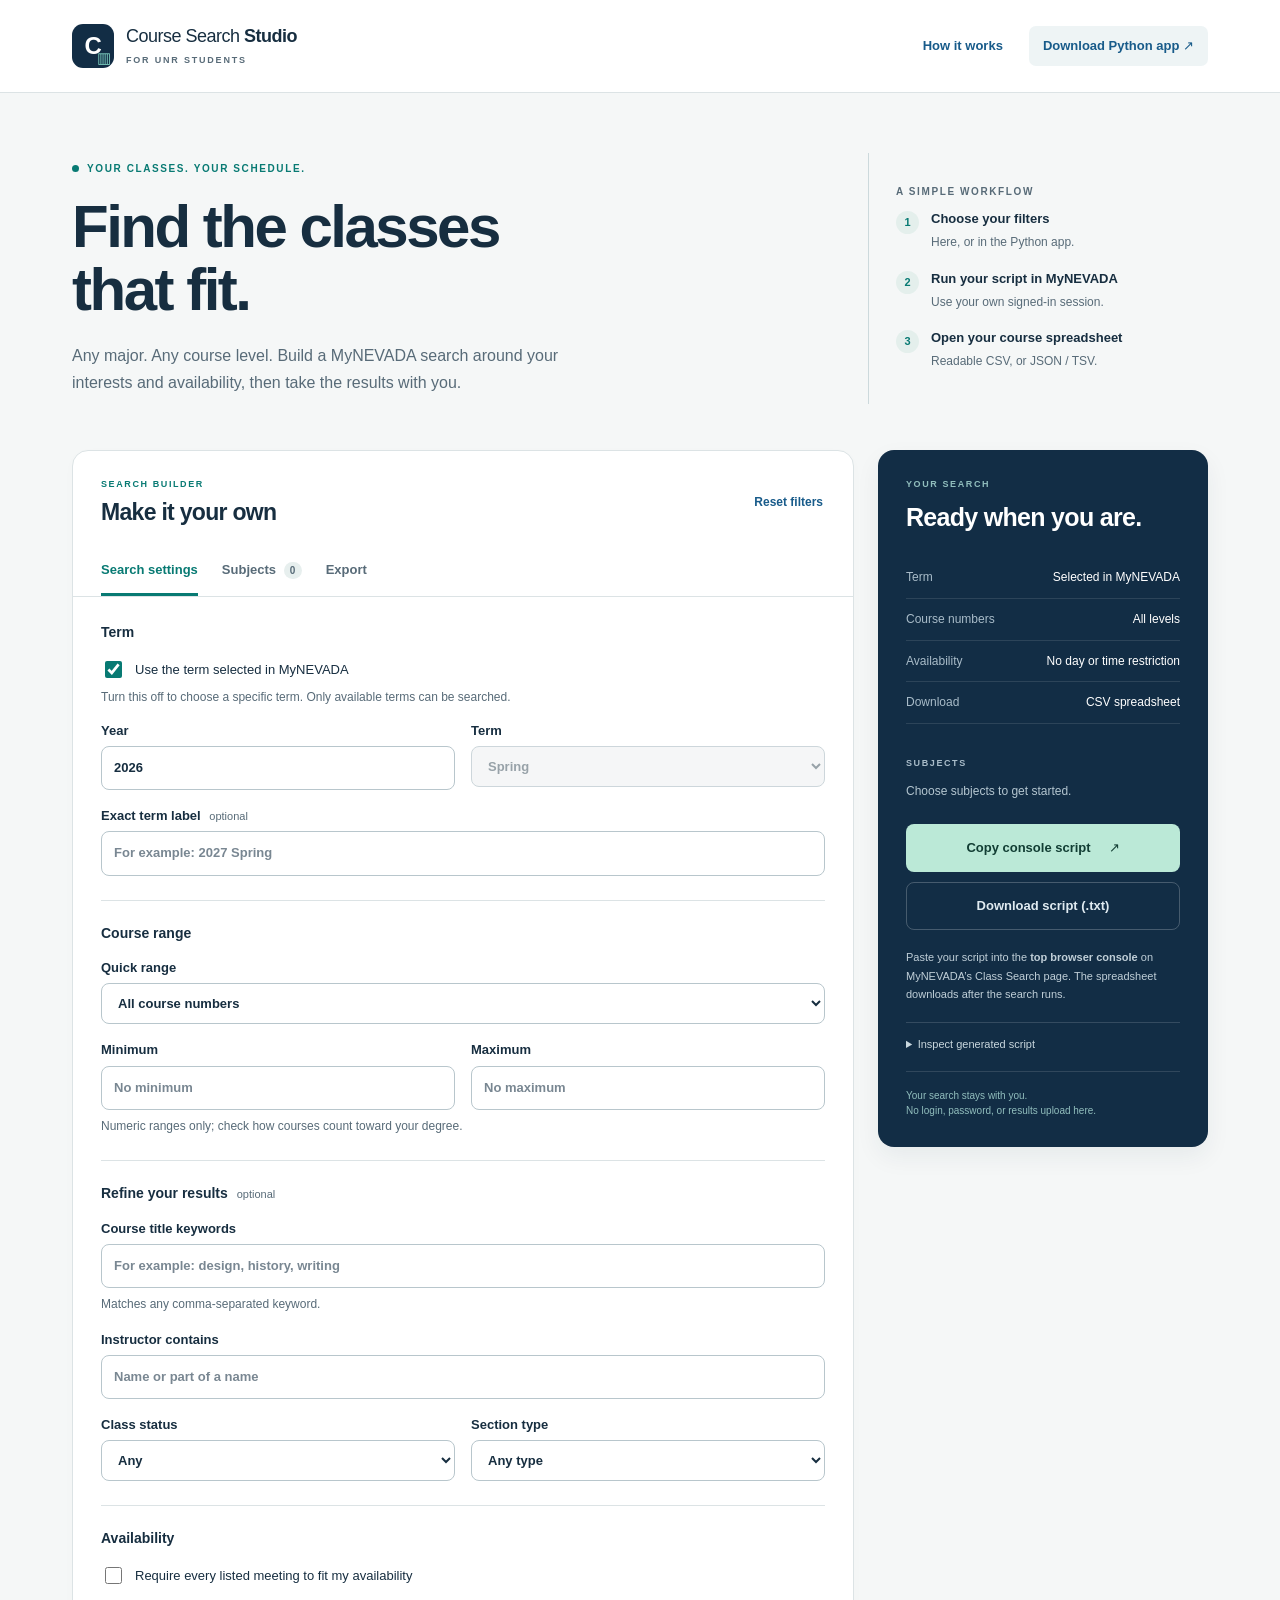
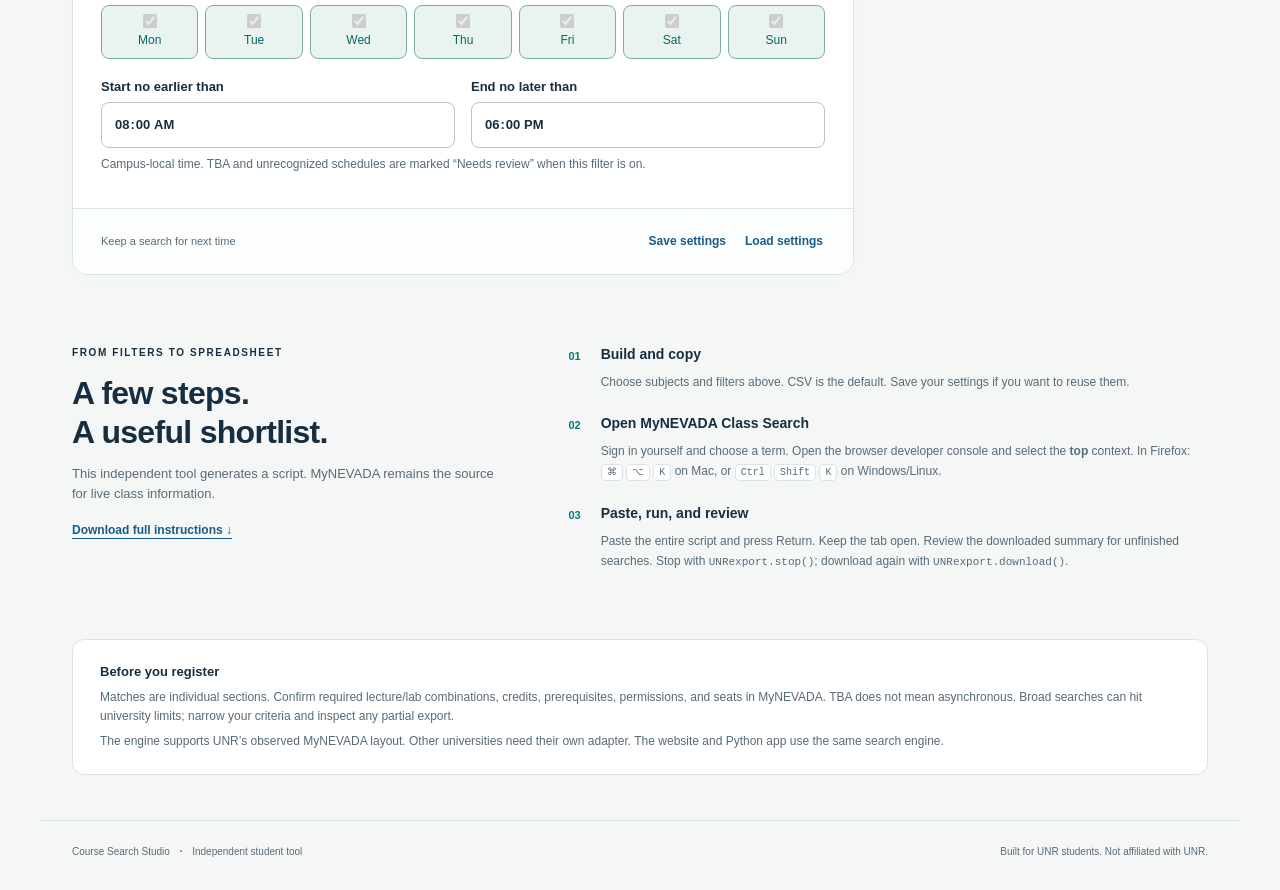
==== docs/index.html @ c90c2f30 "initial setup" ====
<!doctype html>
<html lang="en">
<head>
  <meta charset="utf-8"><meta name="viewport" content="width=device-width, initial-scale=1">
  <title>Course Search Studio · UNR</title>
  <meta name="description" content="Build a custom MyNEVADA search script for any UNR major. Filter courses around your schedule and export a readable CSV.">
  <link rel="stylesheet" href="./assets/styles.css">
  <script defer src="./assets/core.js"></script><script defer src="./assets/app.js"></script>
</head>
<body>
<a class="skip" href="#builder">Skip to search builder</a>
<header class="site-header"><div class="shell header-inner">
  <a class="brand" href="./"><span class="brand-icon" aria-hidden="true">C<span>▥</span></span><span>Course Search <b>Studio</b><small>FOR UNR STUDENTS</small></span></a>
  <nav aria-label="Main navigation"><a href="#how-it-works">How it works</a><a class="nav-download" href="./downloads/UNR_Course_Script_Builder.py" download>Download Python app <span aria-hidden="true">↗</span></a></nav>
</div></header>
<main class="shell">
  <section class="intro">
    <div><p class="eyebrow"><span class="dot"></span> YOUR CLASSES. YOUR SCHEDULE.</p><h1>Find the classes<br>that fit.</h1><p class="lede">Any major. Any course level. Build a MyNEVADA search around your interests and availability, then take the results with you.</p></div>
    <aside class="intro-note"><span class="small-label">A SIMPLE WORKFLOW</span><ol><li><b>Choose your filters</b><span>Here, or in the Python app.</span></li><li><b>Run your script in MyNEVADA</b><span>Use your own signed-in session.</span></li><li><b>Open your course spreadsheet</b><span>Readable CSV, or JSON / TSV.</span></li></ol></aside>
  </section>
  <section id="builder" class="workspace" aria-label="Course search builder">
    <div class="editor">
      <div class="editor-heading"><div><p class="small-label">SEARCH BUILDER</p><h2>Make it your own</h2></div><button class="text-button" id="reset" type="button">Reset filters</button></div>
      <div class="tabs" role="tablist" aria-label="Search configuration">
        <button id="tab-search" role="tab" aria-selected="true" aria-controls="panel-search" tabindex="0">Search settings</button>
        <button id="tab-subjects" role="tab" aria-selected="false" aria-controls="panel-subjects" tabindex="-1">Subjects <span class="count" id="subject-badge">0</span></button>
        <button id="tab-export" role="tab" aria-selected="false" aria-controls="panel-export" tabindex="-1">Export</button>
      </div>
      <form id="settings-form" novalidate>
        <section id="panel-search" class="panel" role="tabpanel" aria-labelledby="tab-search">
          <fieldset><legend>Term</legend><label class="check-line"><input id="useCurrentTerm" type="checkbox" checked> Use the term selected in MyNEVADA</label><p class="hint">Turn this off to choose a specific term. Only available terms can be searched.</p>
            <div class="field-row" id="term-fields"><label>Year<input id="year" type="number" min="2000" max="2099" inputmode="numeric"></label><label>Term<select id="season"><option>Spring</option><option>Summer</option><option>Fall</option><option>Winter</option></select></label></div>
            <label class="spaced">Exact term label <span class="optional">optional</span><input id="termOverride" type="text" placeholder="For example: 2027 Spring" maxlength="100"></label>
          </fieldset>
          <fieldset><legend>Course range</legend><label>Quick range<select id="level"><option value="all">All course numbers</option><option value="lower">100–299</option><option value="upper">300–499</option><option value="graduate">600–999</option><option value="custom">Custom range</option></select></label><div class="field-row spaced"><label>Minimum<input id="minimumCourseNumber" inputmode="numeric" placeholder="No minimum"></label><label>Maximum<input id="maximumCourseNumber" inputmode="numeric" placeholder="No maximum"></label></div><p class="hint">Numeric ranges only; check how courses count toward your degree.</p></fieldset>
          <fieldset><legend>Refine your results <span class="optional">optional</span></legend>
            <label>Course title keywords<input id="keywords" placeholder="For example: design, history, writing"><span class="hint">Matches any comma-separated keyword.</span></label>
            <label class="spaced">Instructor contains<input id="instructor" placeholder="Name or part of a name"></label>
            <div class="field-row spaced"><label>Class status<select id="status"><option>Any</option><option>Open</option><option>Closed</option><option>Waitlist</option></select></label><label>Section type<select id="component"><option value="">Any type</option><option value="LEC">Lecture (LEC)</option><option value="LAB">Lab (LAB)</option><option value="DIS">Discussion (DIS)</option><option value="SEM">Seminar (SEM)</option><option value="IND">Independent study (IND)</option><option value="FLD">Field study (FLD)</option><option value="PRA">Practicum (PRA)</option></select></label></div>
          </fieldset>
          <fieldset><legend>Availability</legend><label class="check-line"><input id="filterSchedule" type="checkbox"> Require every listed meeting to fit my availability</label><div id="availability-fields"><div id="days" class="days" aria-label="Allowed meeting days"></div><div class="field-row"><label>Start no earlier than<input id="start" type="time" value="08:00"></label><label>End no later than<input id="end" type="time" value="18:00"></label></div></div><p class="hint">Campus-local time. TBA and unrecognized schedules are marked “Needs review” when this filter is on.</p></fieldset>
        </section>
        <section id="panel-subjects" class="panel" role="tabpanel" aria-labelledby="tab-subjects" hidden>
          <h3>Explore across majors</h3><p class="hint">Choose from common subjects, or enter any other MyNEVADA subject code. This is a starter list, not a list of live offerings.</p>
          <label class="spaced">Find a subject<input id="subject-filter" type="search" placeholder="Search by name or code" autocomplete="off"></label>
          <div class="subject-tools"><button class="text-button" id="select-shown" type="button">Select shown</button><button class="text-button" id="clear-subjects" type="button">Clear selections</button><span id="subject-count" class="hint">0 selected</span></div>
          <div id="subjects" class="subject-grid"></div><p id="no-subjects" class="hint" hidden>No suggestions match. Add the subject code below.</p>
          <label class="spaced">Additional subject codes<input id="customSubjects" placeholder="For example: NURS, ME, MGT" autocapitalize="characters" spellcheck="false"><span class="hint">Separate codes with commas. Confirm any unfamiliar code in MyNEVADA.</span></label>
        </section>
        <section id="panel-export" class="panel" role="tabpanel" aria-labelledby="tab-export" hidden>
          <h3>A spreadsheet you can actually read</h3><p class="hint">Choose the file that downloads automatically when the browser search finishes.</p>
          <div class="format-options">
            <label class="format-card"><input type="radio" name="outputFormat" value="csv" checked><span><b>CSV <em>RECOMMENDED</em></b><small>Open in Excel, Numbers, or Google Sheets.</small></span><strong>.csv</strong></label>
            <label class="format-card"><input type="radio" name="outputFormat" value="json"><span><b>JSON</b><small>Full raw results, exclusions, and search audit.</small></span><strong>.json</strong></label>
            <label class="format-card"><input type="radio" name="outputFormat" value="tsv"><span><b>TSV</b><small>The same readable table, separated by tabs.</small></span><strong>.tsv</strong></label>
          </div>
          <label class="check-line spaced"><input id="includeReview" type="checkbox" checked> Include needs-review sections in CSV / TSV</label><p class="hint">JSON always keeps all collected data, regardless of this setting.</p>
          <div class="info-note"><b>Clear about what matched.</b><p>CSV and TSV begin with a search summary, then one row per meeting. Columns show the course, section, instructor, days, times, room, status, and review notes. Incomplete searches are labeled <strong>PARTIAL</strong>.</p></div>
          <p class="hint">Need another format later? Run <code>UNRexport.downloadJSON()</code>, <code>UNRexport.downloadCSV()</code>, or <code>UNRexport.downloadTSV()</code> in the same browser tab.</p>
        </section>
      </form>
      <div class="editor-footer"><span>Keep a search for next time</span><div><button class="text-button" id="save-settings" type="button">Save settings</button><button class="text-button" id="load-settings" type="button">Load settings</button><input id="settings-file" type="file" accept=".json,application/json" hidden></div></div>
    </div>
    <aside class="summary" aria-label="Your search summary"><p class="small-label">YOUR SEARCH</p><h2>Ready when you are.</h2><dl><div><dt>Term</dt><dd id="summary-term"></dd></div><div><dt>Course numbers</dt><dd id="summary-level"></dd></div><div><dt>Availability</dt><dd id="summary-time"></dd></div><div><dt>Download</dt><dd id="summary-format"></dd></div></dl>
      <div class="selected"><span class="small-label">SUBJECTS</span><div id="selected-subjects"></div></div>
      <button id="copy-script" class="button primary" type="button">Copy console script <span aria-hidden="true">↗</span></button>
      <button id="download-script" class="button secondary" type="button">Download script (.txt)</button>
      <p class="summary-help">Paste your script into the <b>top browser console</b> on MyNEVADA’s Class Search page. The spreadsheet downloads after the search runs.</p>
      <details id="preview-details"><summary>Inspect generated script</summary><label class="sr-only" for="script-preview">Generated JavaScript</label><textarea id="script-preview" readonly spellcheck="false" placeholder="Select subjects, then open this preview."></textarea></details>
      <p id="message" role="status" aria-live="polite"></p>
      <p class="privacy">Your search stays with you.<br>No login, password, or results upload here.</p>
    </aside>
  </section>
  <section id="how-it-works" class="how"><div><p class="small-label">FROM FILTERS TO SPREADSHEET</p><h2>A few steps.<br>A useful shortlist.</h2><p>This independent tool generates a script. MyNEVADA remains the source for live class information.</p><a href="./downloads/INSTRUCTIONS.txt" download>Download full instructions <span aria-hidden="true">↓</span></a></div>
    <div class="how-steps"><article><span>01</span><div><h3>Build and copy</h3><p>Choose subjects and filters above. CSV is the default. Save your settings if you want to reuse them.</p></div></article><article><span>02</span><div><h3>Open MyNEVADA Class Search</h3><p>Sign in yourself and choose a term. Open the browser developer console and select the <b>top</b> context. In Firefox: <kbd>⌘</kbd> <kbd>⌥</kbd> <kbd>K</kbd> on Mac, or <kbd>Ctrl</kbd> <kbd>Shift</kbd> <kbd>K</kbd> on Windows/Linux.</p></div></article><article><span>03</span><div><h3>Paste, run, and review</h3><p>Paste the entire script and press Return. Keep the tab open. Review the downloaded summary for unfinished searches. Stop with <code>UNRexport.stop()</code>; download again with <code>UNRexport.download()</code>.</p></div></article></div>
  </section>
  <section class="limits"><h3>Before you register</h3><p>Matches are individual sections. Confirm required lecture/lab combinations, credits, prerequisites, permissions, and seats in MyNEVADA. TBA does not mean asynchronous. Broad searches can hit university limits; narrow your criteria and inspect any partial export.</p><p>The engine supports UNR’s observed MyNEVADA layout. Other universities need their own adapter. The website and Python app use the same search engine.</p></section>
</main>
<footer class="shell"><span>Course Search Studio <b>·</b> Independent student tool</span><span>Built for UNR students. Not affiliated with UNR.</span></footer>
</body></html>
---- docs/assets/styles.css ----
:root{--navy:#122d45;--ink:#172e40;--muted:#586b78;--line:#dce3e5;--blue:#185b8a;--accent:#087a73;--paper:#f5f7f7;--white:#fff;--radius:16px;font-family:Inter,-apple-system,BlinkMacSystemFont,"Segoe UI",sans-serif;color:var(--ink);background:var(--paper);font-synthesis:none}*{box-sizing:border-box}body{margin:0;font-size:15px;line-height:1.55}button,input,select,textarea{font:inherit}button,a,input,select,summary{touch-action:manipulation}button{cursor:pointer}a{color:var(--blue);text-underline-offset:4px}button:focus-visible,a:focus-visible,input:focus-visible,select:focus-visible,textarea:focus-visible,summary:focus-visible{outline:3px solid #d9a63a;outline-offset:3px}button,input,select,textarea{border-radius:8px}input[type=checkbox],input[type=radio]{accent-color:var(--accent);width:17px;height:17px;flex-shrink:0}input:not([type=checkbox]):not([type=radio]),select,textarea{width:100%;border:1px solid #b8c6cc;background:#fff;color:var(--ink);padding:11px 12px;min-width:0}input:disabled,select:disabled{background:#f1f3f4;color:#6d7c85}input::placeholder,textarea::placeholder{color:#798792}label{display:block;font-size:13px;font-weight:600}label input:not([type=checkbox]):not([type=radio]),label select{display:block;margin-top:5px}.shell{max-width:1200px;margin:auto;padding:0 32px}.site-header{background:white;border-bottom:1px solid var(--line)}.header-inner{min-height:92px;display:flex;justify-content:space-between;align-items:center;gap:20px}.brand{display:flex;align-items:center;gap:12px;color:var(--ink);text-decoration:none;font-size:18px;letter-spacing:-.5px;line-height:1.2}.brand small{display:block;font-size:9px;font-weight:700;letter-spacing:1.8px;color:var(--muted);margin-top:7px}.brand-icon{display:grid;place-content:center;background:var(--navy);color:white;width:42px;height:44px;border-radius:11px;font-weight:800;font-size:24px;position:relative}.brand-icon span{position:absolute;bottom:1px;right:4px;font-size:15px;color:#81d4c5}.header-inner nav{display:flex;align-items:center;gap:26px;font-size:13px;font-weight:600}.header-inner nav a{text-decoration:none}.nav-download{background:#eef4f5;padding:10px 14px;border-radius:7px}.intro{display:grid;grid-template-columns:1fr 340px;align-items:center;gap:80px;padding:60px 0 46px}.eyebrow,.small-label{font-size:10px;letter-spacing:1.6px;font-weight:800;margin:0 0 14px}.eyebrow{color:var(--accent);display:flex;align-items:center;gap:8px}.dot{width:7px;height:7px;background:var(--accent);border-radius:50%}h1{font-size:clamp(38px,4.7vw,60px);line-height:1.06;letter-spacing:-2.5px;margin:18px 0 20px;font-weight:750}h2{font-size:23px;line-height:1.2;letter-spacing:-.7px;margin:0}h3{font-size:16px;line-height:1.35;margin:0 0 8px}.lede{max-width:530px;color:var(--muted);font-size:16px;line-height:1.7;margin:0}.intro-note{padding:25px 27px;border-left:1px solid #ccd9dc}.intro-note .small-label{color:var(--muted)}.intro-note ol{list-style:none;padding:0;margin:0;counter-reset:steps}.intro-note li{position:relative;padding:8px 0 8px 35px;counter-increment:steps}.intro-note li:before{content:counter(steps);position:absolute;left:0;top:10px;background:#e4efec;width:23px;height:23px;border-radius:50%;display:grid;place-items:center;color:var(--accent);font-size:11px;font-weight:800}.intro-note b{font-size:13px;display:block}.intro-note li span{font-size:12px;color:var(--muted)}.workspace{display:grid;grid-template-columns:minmax(0,1fr) 330px;gap:24px;align-items:start;scroll-margin-top:20px}.editor{background:white;border:1px solid var(--line);border-radius:var(--radius);overflow:hidden;box-shadow:0 3px 14px #12304904}.editor-heading{display:flex;justify-content:space-between;align-items:center;padding:27px 28px 20px}.editor-heading .small-label{color:var(--accent);font-size:9px;margin-bottom:7px}.text-button{border:0;background:transparent;color:var(--blue);padding:7px 2px;font-size:12px;font-weight:650}.text-button:hover{text-decoration:underline}.tabs{display:flex;padding:0 28px;border-bottom:1px solid var(--line);gap:24px}.tabs button{background:none;border:0;border-bottom:3px solid transparent;border-radius:0;padding:13px 0;color:var(--muted);font-weight:600;font-size:13px;white-space:nowrap}.tabs button[aria-selected=true]{border-color:var(--accent);color:var(--accent)}.count{display:inline-flex;background:#e7efee;border-radius:10px;min-width:18px;justify-content:center;font-size:10px;padding:1px 5px;margin-left:4px}.panel{padding:25px 28px 10px}.panel[hidden]{display:none}fieldset{border:0;border-bottom:1px solid var(--line);padding:0 0 24px;margin:0 0 22px;min-width:0}fieldset:last-child{border-bottom:0;margin-bottom:0}legend{font-size:14px;font-weight:750;margin-bottom:14px;padding:0}.check-line{display:flex;align-items:center;gap:10px;font-size:13px;font-weight:500;line-height:1.5}.hint{display:block;font-size:12px;font-weight:400;line-height:1.6;color:var(--muted);margin:7px 0 0}.optional{font-size:11px;font-weight:400;color:var(--muted);margin-left:5px}.field-row{display:grid;grid-template-columns:1fr 1fr;gap:16px;margin-top:14px}.spaced{margin-top:16px}.days{display:flex;gap:7px;margin:18px 0}.days label{cursor:pointer;border:1px solid var(--line);border-radius:8px;flex:1;text-align:center;padding:8px 2px;font-size:12px;font-weight:500}.days label:has(input:checked){background:#e9f3f0;color:#076961;border-color:#7bafa4}.days input{display:block;width:14px;height:14px;margin:0 auto 3px}.subject-tools{display:flex;gap:18px;align-items:center;margin:10px 0}.subject-tools .hint{margin-left:auto;margin-top:0}.subject-grid{display:grid;grid-template-columns:1fr 1fr;gap:8px;max-height:440px;overflow-y:auto;padding:3px}.subject-item{display:flex;gap:8px;align-items:center;border:1px solid var(--line);border-radius:8px;padding:10px;font-weight:400;cursor:pointer;line-height:1.35}.subject-item:has(input:checked){background:#eef6f3;border-color:#7bafa4}.subject-item strong{display:block;font-size:12px}.subject-item small{display:block;font-size:11px;color:var(--muted);margin-top:2px}.editor-footer{display:flex;align-items:center;justify-content:space-between;padding:16px 28px;border-top:1px solid var(--line);background:#fcfdfd;gap:8px;font-size:11px;color:var(--muted)}.editor-footer div{display:flex;gap:15px}.summary{background:var(--navy);color:white;border-radius:var(--radius);padding:28px;position:sticky;top:20px;box-shadow:0 10px 24px #122d4510}.summary>.small-label{color:#91bebd;font-size:9px;margin-bottom:10px}.summary h2{font-size:25px}.summary dl{margin:25px 0}.summary dl div{display:flex;justify-content:space-between;gap:14px;border-bottom:1px solid #ffffff1c;padding:11px 0;font-size:12px}.summary dt{color:#a9bcc9;flex-shrink:0}.summary dd{margin:0;text-align:right;font-weight:500;overflow-wrap:anywhere}.selected>.small-label{font-size:9px;color:#a9bcc9}.selected{margin-bottom:23px}#selected-subjects{display:flex;flex-wrap:wrap;gap:6px;margin-top:10px;max-height:135px;overflow-y:auto}#selected-subjects span{background:#ffffff14;border:1px solid #ffffff1c;font-size:10px;border-radius:5px;padding:4px 7px}#selected-subjects p{font-size:12px;color:#b4c6d0;margin:0}.button{display:flex;justify-content:center;align-items:center;gap:18px;text-decoration:none;width:100%;font-size:13px;font-weight:650;padding:13px;border:1px solid transparent}.primary{background:#bbe9d7;color:#123e34}.primary:hover{background:#d1f1e4}.secondary{background:transparent;color:#e0ebf1;border-color:#ffffff38;margin-top:10px}.secondary:hover{background:#ffffff0c}.summary-help{font-size:11px;color:#c0cfd8;line-height:1.7;margin:18px 0}.summary details{border-top:1px solid #ffffff25;padding-top:13px}.summary details summary{font-size:11px;color:#c9d7de;cursor:pointer}.summary textarea{font-family:ui-monospace,monospace;font-size:10px;height:180px;margin-top:12px;resize:vertical;background:#0d2234;color:#e3edf0;border-color:#355162;white-space:pre}.privacy{font-size:10px;color:#91bebd;border-top:1px solid #ffffff20;padding-top:16px;margin:18px 0 0}.summary #message{font-size:12px;margin:12px 0 0;color:#c6eddc;overflow-wrap:anywhere}.summary #message.error{color:#ffd0b5}.format-options{display:grid;gap:10px;margin-top:20px}.format-card{display:flex;align-items:center;gap:12px;border:1px solid var(--line);border-radius:9px;padding:17px 14px;cursor:pointer}.format-card:has(input:checked){border-color:#71a99c;background:#f0f7f4}.format-card b{font-size:13px}.format-card small{display:block;color:var(--muted);font-weight:400;font-size:11px;margin-top:3px}.format-card>strong{margin-left:auto;color:var(--muted);font-family:ui-monospace,monospace;font-size:12px}.format-card em{font-size:8px;font-style:normal;font-weight:750;letter-spacing:.5px;color:var(--accent);margin-left:7px}.info-note{border-left:3px solid #72a99c;background:#f0f6f4;padding:16px;margin:24px 0;font-size:12px}.info-note p{margin:5px 0 0;color:var(--muted)}code{font-size:11px;overflow-wrap:anywhere}kbd{font-size:10px;border:1px solid var(--line);background:white;padding:2px 5px;border-radius:4px;white-space:nowrap}.how{display:grid;grid-template-columns:1fr 1.5fr;gap:70px;padding:70px 0 45px;scroll-margin-top:25px}.how>.small-label{color:var(--accent)}.how h2{font-size:32px}.how>div>p:not(.small-label){color:var(--muted);font-size:13px}.how a{font-size:12px;font-weight:600}.how-steps article{display:flex;gap:20px;padding:0 0 22px}.how-steps article>span{font-size:11px;color:var(--accent);font-weight:700;padding-top:3px}.how-steps h3{font-size:14px}.how-steps p{font-size:12px;color:var(--muted);margin:5px 0 0;line-height:1.7}.limits{border:1px solid var(--line);border-radius:12px;background:#fff;padding:23px 27px;margin-bottom:45px}.limits h3{font-size:13px}.limits p{font-size:12px;color:var(--muted);margin:7px 0 0}footer.shell{border-top:1px solid var(--line);padding-top:23px;padding-bottom:30px;display:flex;justify-content:space-between;gap:20px;font-size:10px;color:var(--muted)}footer b{padding:0 7px}.skip{position:absolute;left:10px;top:-100px;background:white;padding:10px;z-index:10}.skip:focus{top:10px}.sr-only{position:absolute;width:1px;height:1px;overflow:hidden;clip-path:inset(50%)}@media(max-width:950px){.shell{padding-left:22px;padding-right:22px}.intro{gap:30px;grid-template-columns:1fr 300px}.workspace{grid-template-columns:minmax(0,1fr) 290px;gap:16px}.summary{padding:22px}.tabs{gap:15px;padding:0 20px}.panel{padding:22px 20px}.editor-heading{padding:23px 20px}.subject-grid{grid-template-columns:1fr}.how{gap:35px}.editor-footer{padding:14px 20px;flex-wrap:wrap}}@media(max-width:730px){.header-inner{min-height:78px}.brand{font-size:15px}.brand-icon{width:35px;height:38px}.header-inner nav{gap:10px}.header-inner nav>a:first-child{display:none}.nav-download{font-size:10px;padding:9px}.intro{grid-template-columns:1fr;padding:36px 0 30px;gap:24px}.intro h1{font-size:45px}.intro-note{display:none}.lede{font-size:14px}.workspace{grid-template-columns:1fr}.summary{position:static}.summary dl{margin:15px 0}.summary dl div{font-size:13px}.summary-help,.privacy{font-size:12px}.how{grid-template-columns:1fr;padding-top:45px;gap:28px}.how h2 br{display:none}.subject-grid{grid-template-columns:1fr 1fr}.editor-footer{font-size:10px}.tabs button{font-size:12px}.how-steps p{font-size:13px}footer.shell{flex-direction:column;gap:7px}.days{gap:4px}.days label{font-size:11px}.format-card{padding:13px 10px}.format-card em{display:block;margin-left:0;margin-top:3px}}@media(prefers-reduced-motion:no-preference){html{scroll-behavior:smooth}button,a{transition:background-color .15s,color .15s}}@media(max-width:380px){.shell{padding-left:14px;padding-right:14px}.subject-grid{grid-template-columns:1fr}.tabs{gap:12px}.brand small{font-size:8px}}

[hidden]{display:none!important}
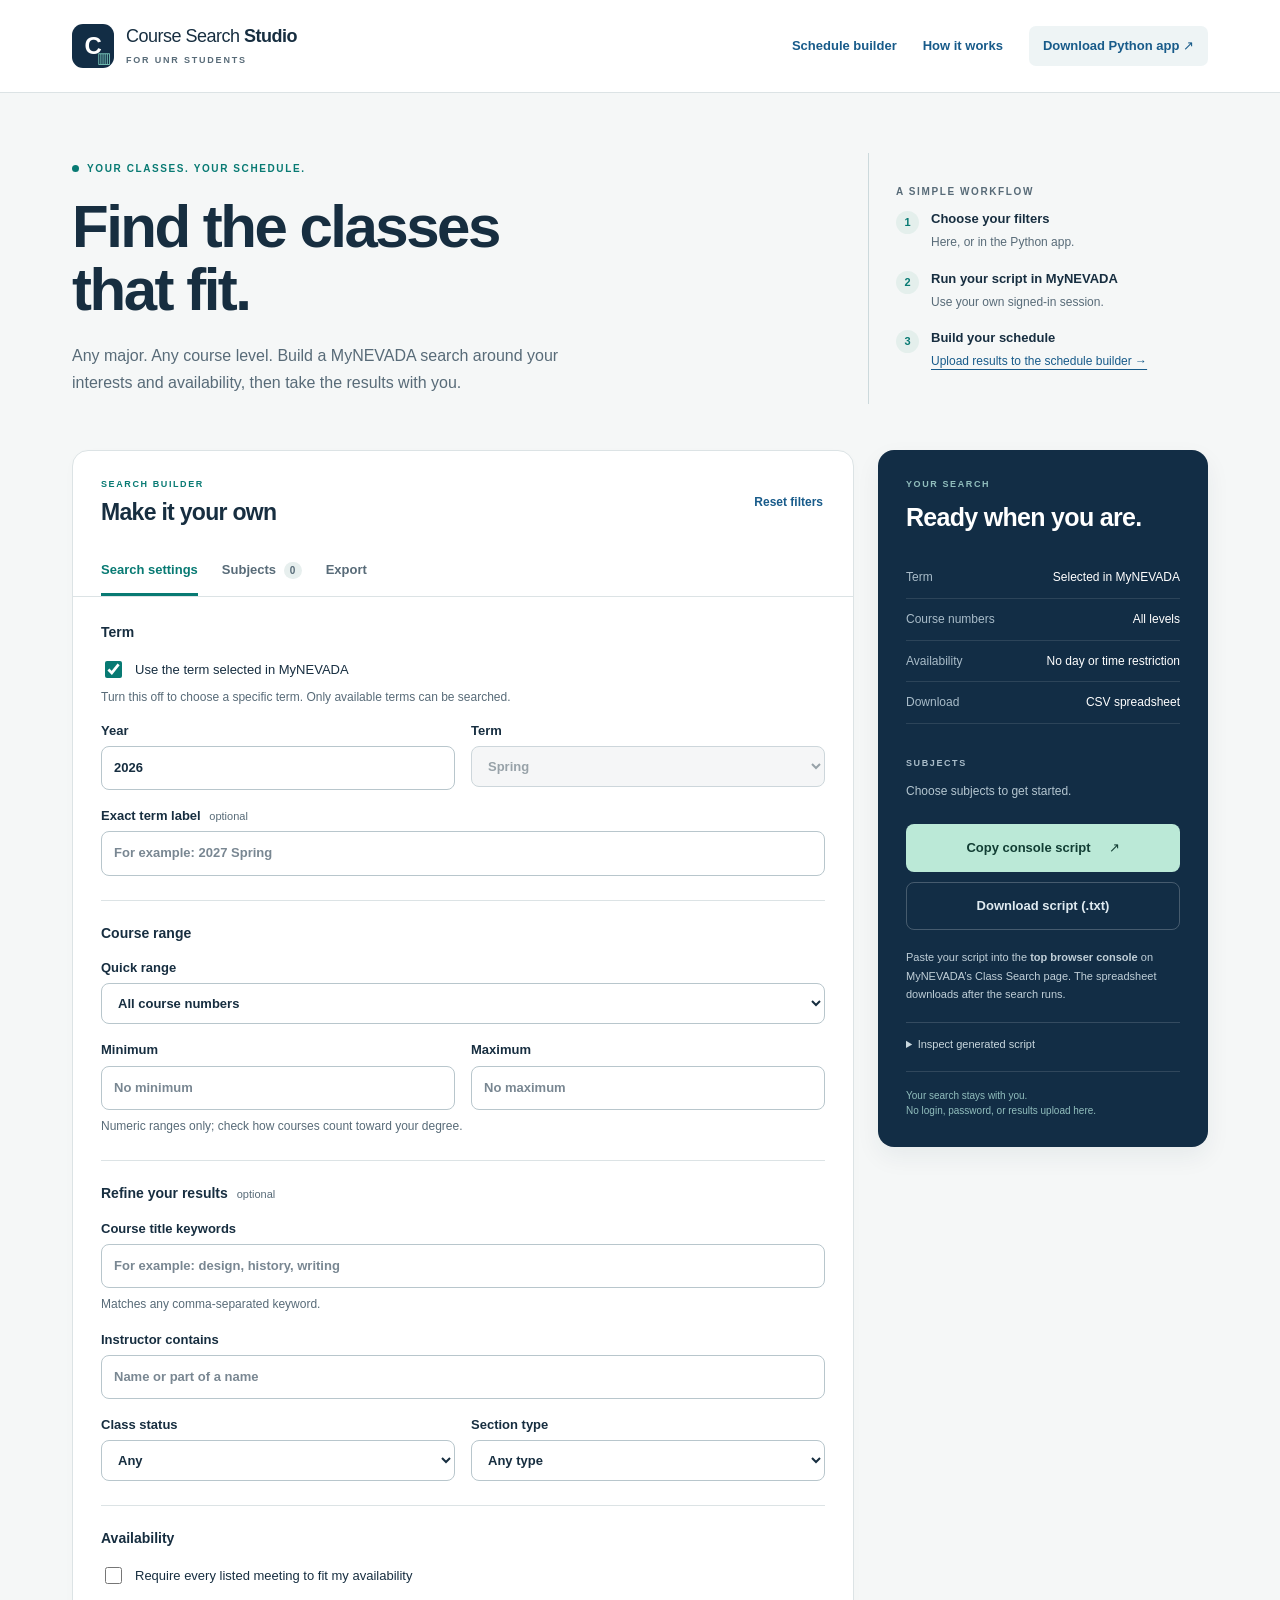
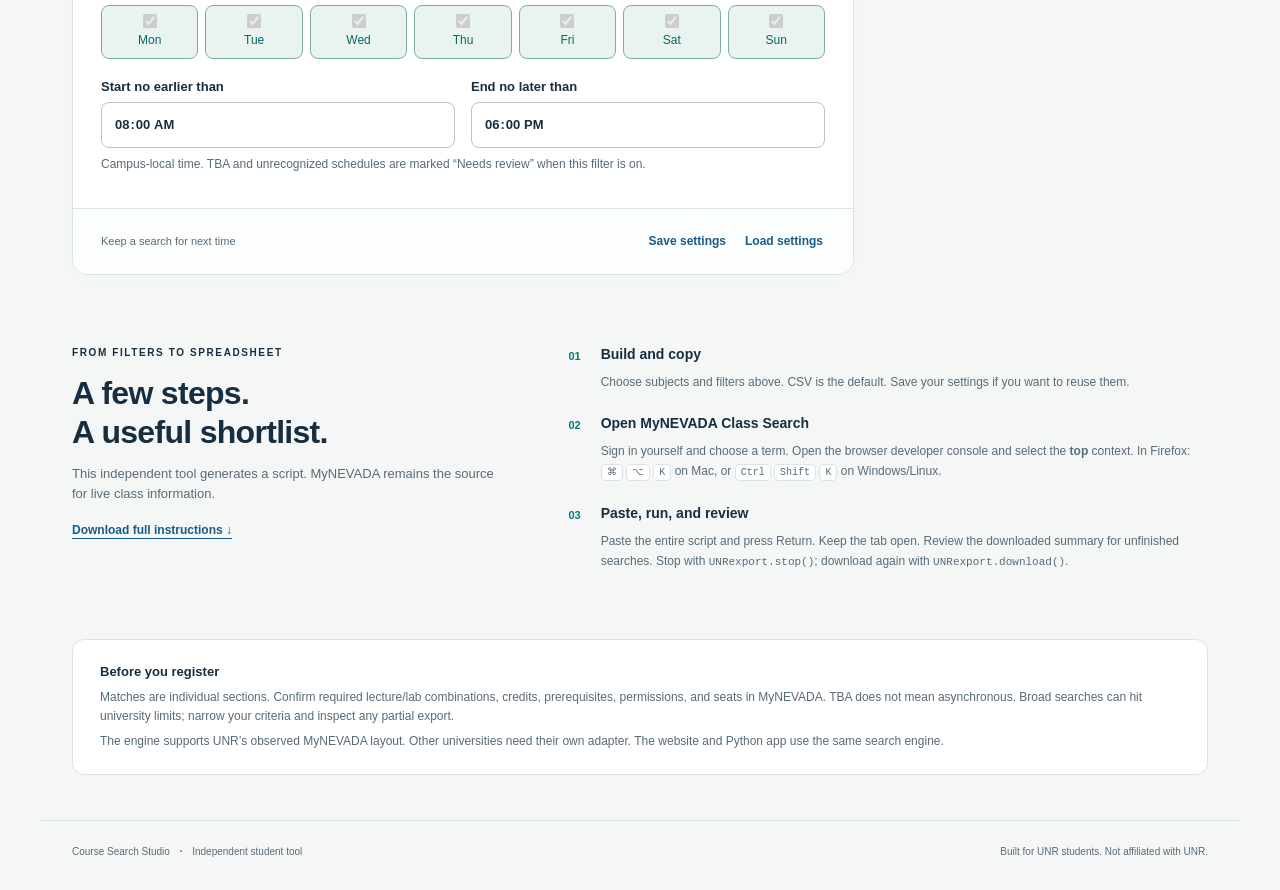
==== commit 3dfd12e9: "Add files via upload" ====
--- a/docs/index.html
+++ b/docs/index.html
@@ -11,12 +11,12 @@
 <a class="skip" href="#builder">Skip to search builder</a>
 <header class="site-header"><div class="shell header-inner">
   <a class="brand" href="./"><span class="brand-icon" aria-hidden="true">C<span>▥</span></span><span>Course Search <b>Studio</b><small>FOR UNR STUDENTS</small></span></a>
-  <nav aria-label="Main navigation"><a href="#how-it-works">How it works</a><a class="nav-download" href="./downloads/UNR_Course_Script_Builder.py" download>Download Python app <span aria-hidden="true">↗</span></a></nav>
+  <nav aria-label="Main navigation"><a href="./schedule.html">Schedule builder</a><a href="#how-it-works">How it works</a><a class="nav-download" href="./downloads/UNR_Course_Script_Builder.py" download>Download Python app <span aria-hidden="true">↗</span></a></nav>
 </div></header>
 <main class="shell">
   <section class="intro">
     <div><p class="eyebrow"><span class="dot"></span> YOUR CLASSES. YOUR SCHEDULE.</p><h1>Find the classes<br>that fit.</h1><p class="lede">Any major. Any course level. Build a MyNEVADA search around your interests and availability, then take the results with you.</p></div>
-    <aside class="intro-note"><span class="small-label">A SIMPLE WORKFLOW</span><ol><li><b>Choose your filters</b><span>Here, or in the Python app.</span></li><li><b>Run your script in MyNEVADA</b><span>Use your own signed-in session.</span></li><li><b>Open your course spreadsheet</b><span>Readable CSV, or JSON / TSV.</span></li></ol></aside>
+    <aside class="intro-note"><span class="small-label">A SIMPLE WORKFLOW</span><ol><li><b>Choose your filters</b><span>Here, or in the Python app.</span></li><li><b>Run your script in MyNEVADA</b><span>Use your own signed-in session.</span></li><li><b>Build your schedule</b><span><a href="./schedule.html">Upload results to the schedule builder →</a></span></li></ol></aside>
   </section>
   <section id="builder" class="workspace" aria-label="Course search builder">
     <div class="editor">
--- a/docs/assets/styles.css
+++ b/docs/assets/styles.css
@@ -1,3 +1,5 @@
 :root{--navy:#122d45;--ink:#172e40;--muted:#586b78;--line:#dce3e5;--blue:#185b8a;--accent:#087a73;--paper:#f5f7f7;--white:#fff;--radius:16px;font-family:Inter,-apple-system,BlinkMacSystemFont,"Segoe UI",sans-serif;color:var(--ink);background:var(--paper);font-synthesis:none}*{box-sizing:border-box}body{margin:0;font-size:15px;line-height:1.55}button,input,select,textarea{font:inherit}button,a,input,select,summary{touch-action:manipulation}button{cursor:pointer}a{color:var(--blue);text-underline-offset:4px}button:focus-visible,a:focus-visible,input:focus-visible,select:focus-visible,textarea:focus-visible,summary:focus-visible{outline:3px solid #d9a63a;outline-offset:3px}button,input,select,textarea{border-radius:8px}input[type=checkbox],input[type=radio]{accent-color:var(--accent);width:17px;height:17px;flex-shrink:0}input:not([type=checkbox]):not([type=radio]),select,textarea{width:100%;border:1px solid #b8c6cc;background:#fff;color:var(--ink);padding:11px 12px;min-width:0}input:disabled,select:disabled{background:#f1f3f4;color:#6d7c85}input::placeholder,textarea::placeholder{color:#798792}label{display:block;font-size:13px;font-weight:600}label input:not([type=checkbox]):not([type=radio]),label select{display:block;margin-top:5px}.shell{max-width:1200px;margin:auto;padding:0 32px}.site-header{background:white;border-bottom:1px solid var(--line)}.header-inner{min-height:92px;display:flex;justify-content:space-between;align-items:center;gap:20px}.brand{display:flex;align-items:center;gap:12px;color:var(--ink);text-decoration:none;font-size:18px;letter-spacing:-.5px;line-height:1.2}.brand small{display:block;font-size:9px;font-weight:700;letter-spacing:1.8px;color:var(--muted);margin-top:7px}.brand-icon{display:grid;place-content:center;background:var(--navy);color:white;width:42px;height:44px;border-radius:11px;font-weight:800;font-size:24px;position:relative}.brand-icon span{position:absolute;bottom:1px;right:4px;font-size:15px;color:#81d4c5}.header-inner nav{display:flex;align-items:center;gap:26px;font-size:13px;font-weight:600}.header-inner nav a{text-decoration:none}.nav-download{background:#eef4f5;padding:10px 14px;border-radius:7px}.intro{display:grid;grid-template-columns:1fr 340px;align-items:center;gap:80px;padding:60px 0 46px}.eyebrow,.small-label{font-size:10px;letter-spacing:1.6px;font-weight:800;margin:0 0 14px}.eyebrow{color:var(--accent);display:flex;align-items:center;gap:8px}.dot{width:7px;height:7px;background:var(--accent);border-radius:50%}h1{font-size:clamp(38px,4.7vw,60px);line-height:1.06;letter-spacing:-2.5px;margin:18px 0 20px;font-weight:750}h2{font-size:23px;line-height:1.2;letter-spacing:-.7px;margin:0}h3{font-size:16px;line-height:1.35;margin:0 0 8px}.lede{max-width:530px;color:var(--muted);font-size:16px;line-height:1.7;margin:0}.intro-note{padding:25px 27px;border-left:1px solid #ccd9dc}.intro-note .small-label{color:var(--muted)}.intro-note ol{list-style:none;padding:0;margin:0;counter-reset:steps}.intro-note li{position:relative;padding:8px 0 8px 35px;counter-increment:steps}.intro-note li:before{content:counter(steps);position:absolute;left:0;top:10px;background:#e4efec;width:23px;height:23px;border-radius:50%;display:grid;place-items:center;color:var(--accent);font-size:11px;font-weight:800}.intro-note b{font-size:13px;display:block}.intro-note li span{font-size:12px;color:var(--muted)}.workspace{display:grid;grid-template-columns:minmax(0,1fr) 330px;gap:24px;align-items:start;scroll-margin-top:20px}.editor{background:white;border:1px solid var(--line);border-radius:var(--radius);overflow:hidden;box-shadow:0 3px 14px #12304904}.editor-heading{display:flex;justify-content:space-between;align-items:center;padding:27px 28px 20px}.editor-heading .small-label{color:var(--accent);font-size:9px;margin-bottom:7px}.text-button{border:0;background:transparent;color:var(--blue);padding:7px 2px;font-size:12px;font-weight:650}.text-button:hover{text-decoration:underline}.tabs{display:flex;padding:0 28px;border-bottom:1px solid var(--line);gap:24px}.tabs button{background:none;border:0;border-bottom:3px solid transparent;border-radius:0;padding:13px 0;color:var(--muted);font-weight:600;font-size:13px;white-space:nowrap}.tabs button[aria-selected=true]{border-color:var(--accent);color:var(--accent)}.count{display:inline-flex;background:#e7efee;border-radius:10px;min-width:18px;justify-content:center;font-size:10px;padding:1px 5px;margin-left:4px}.panel{padding:25px 28px 10px}.panel[hidden]{display:none}fieldset{border:0;border-bottom:1px solid var(--line);padding:0 0 24px;margin:0 0 22px;min-width:0}fieldset:last-child{border-bottom:0;margin-bottom:0}legend{font-size:14px;font-weight:750;margin-bottom:14px;padding:0}.check-line{display:flex;align-items:center;gap:10px;font-size:13px;font-weight:500;line-height:1.5}.hint{display:block;font-size:12px;font-weight:400;line-height:1.6;color:var(--muted);margin:7px 0 0}.optional{font-size:11px;font-weight:400;color:var(--muted);margin-left:5px}.field-row{display:grid;grid-template-columns:1fr 1fr;gap:16px;margin-top:14px}.spaced{margin-top:16px}.days{display:flex;gap:7px;margin:18px 0}.days label{cursor:pointer;border:1px solid var(--line);border-radius:8px;flex:1;text-align:center;padding:8px 2px;font-size:12px;font-weight:500}.days label:has(input:checked){background:#e9f3f0;color:#076961;border-color:#7bafa4}.days input{display:block;width:14px;height:14px;margin:0 auto 3px}.subject-tools{display:flex;gap:18px;align-items:center;margin:10px 0}.subject-tools .hint{margin-left:auto;margin-top:0}.subject-grid{display:grid;grid-template-columns:1fr 1fr;gap:8px;max-height:440px;overflow-y:auto;padding:3px}.subject-item{display:flex;gap:8px;align-items:center;border:1px solid var(--line);border-radius:8px;padding:10px;font-weight:400;cursor:pointer;line-height:1.35}.subject-item:has(input:checked){background:#eef6f3;border-color:#7bafa4}.subject-item strong{display:block;font-size:12px}.subject-item small{display:block;font-size:11px;color:var(--muted);margin-top:2px}.editor-footer{display:flex;align-items:center;justify-content:space-between;padding:16px 28px;border-top:1px solid var(--line);background:#fcfdfd;gap:8px;font-size:11px;color:var(--muted)}.editor-footer div{display:flex;gap:15px}.summary{background:var(--navy);color:white;border-radius:var(--radius);padding:28px;position:sticky;top:20px;box-shadow:0 10px 24px #122d4510}.summary>.small-label{color:#91bebd;font-size:9px;margin-bottom:10px}.summary h2{font-size:25px}.summary dl{margin:25px 0}.summary dl div{display:flex;justify-content:space-between;gap:14px;border-bottom:1px solid #ffffff1c;padding:11px 0;font-size:12px}.summary dt{color:#a9bcc9;flex-shrink:0}.summary dd{margin:0;text-align:right;font-weight:500;overflow-wrap:anywhere}.selected>.small-label{font-size:9px;color:#a9bcc9}.selected{margin-bottom:23px}#selected-subjects{display:flex;flex-wrap:wrap;gap:6px;margin-top:10px;max-height:135px;overflow-y:auto}#selected-subjects span{background:#ffffff14;border:1px solid #ffffff1c;font-size:10px;border-radius:5px;padding:4px 7px}#selected-subjects p{font-size:12px;color:#b4c6d0;margin:0}.button{display:flex;justify-content:center;align-items:center;gap:18px;text-decoration:none;width:100%;font-size:13px;font-weight:650;padding:13px;border:1px solid transparent}.primary{background:#bbe9d7;color:#123e34}.primary:hover{background:#d1f1e4}.secondary{background:transparent;color:#e0ebf1;border-color:#ffffff38;margin-top:10px}.secondary:hover{background:#ffffff0c}.summary-help{font-size:11px;color:#c0cfd8;line-height:1.7;margin:18px 0}.summary details{border-top:1px solid #ffffff25;padding-top:13px}.summary details summary{font-size:11px;color:#c9d7de;cursor:pointer}.summary textarea{font-family:ui-monospace,monospace;font-size:10px;height:180px;margin-top:12px;resize:vertical;background:#0d2234;color:#e3edf0;border-color:#355162;white-space:pre}.privacy{font-size:10px;color:#91bebd;border-top:1px solid #ffffff20;padding-top:16px;margin:18px 0 0}.summary #message{font-size:12px;margin:12px 0 0;color:#c6eddc;overflow-wrap:anywhere}.summary #message.error{color:#ffd0b5}.format-options{display:grid;gap:10px;margin-top:20px}.format-card{display:flex;align-items:center;gap:12px;border:1px solid var(--line);border-radius:9px;padding:17px 14px;cursor:pointer}.format-card:has(input:checked){border-color:#71a99c;background:#f0f7f4}.format-card b{font-size:13px}.format-card small{display:block;color:var(--muted);font-weight:400;font-size:11px;margin-top:3px}.format-card>strong{margin-left:auto;color:var(--muted);font-family:ui-monospace,monospace;font-size:12px}.format-card em{font-size:8px;font-style:normal;font-weight:750;letter-spacing:.5px;color:var(--accent);margin-left:7px}.info-note{border-left:3px solid #72a99c;background:#f0f6f4;padding:16px;margin:24px 0;font-size:12px}.info-note p{margin:5px 0 0;color:var(--muted)}code{font-size:11px;overflow-wrap:anywhere}kbd{font-size:10px;border:1px solid var(--line);background:white;padding:2px 5px;border-radius:4px;white-space:nowrap}.how{display:grid;grid-template-columns:1fr 1.5fr;gap:70px;padding:70px 0 45px;scroll-margin-top:25px}.how>.small-label{color:var(--accent)}.how h2{font-size:32px}.how>div>p:not(.small-label){color:var(--muted);font-size:13px}.how a{font-size:12px;font-weight:600}.how-steps article{display:flex;gap:20px;padding:0 0 22px}.how-steps article>span{font-size:11px;color:var(--accent);font-weight:700;padding-top:3px}.how-steps h3{font-size:14px}.how-steps p{font-size:12px;color:var(--muted);margin:5px 0 0;line-height:1.7}.limits{border:1px solid var(--line);border-radius:12px;background:#fff;padding:23px 27px;margin-bottom:45px}.limits h3{font-size:13px}.limits p{font-size:12px;color:var(--muted);margin:7px 0 0}footer.shell{border-top:1px solid var(--line);padding-top:23px;padding-bottom:30px;display:flex;justify-content:space-between;gap:20px;font-size:10px;color:var(--muted)}footer b{padding:0 7px}.skip{position:absolute;left:10px;top:-100px;background:white;padding:10px;z-index:10}.skip:focus{top:10px}.sr-only{position:absolute;width:1px;height:1px;overflow:hidden;clip-path:inset(50%)}@media(max-width:950px){.shell{padding-left:22px;padding-right:22px}.intro{gap:30px;grid-template-columns:1fr 300px}.workspace{grid-template-columns:minmax(0,1fr) 290px;gap:16px}.summary{padding:22px}.tabs{gap:15px;padding:0 20px}.panel{padding:22px 20px}.editor-heading{padding:23px 20px}.subject-grid{grid-template-columns:1fr}.how{gap:35px}.editor-footer{padding:14px 20px;flex-wrap:wrap}}@media(max-width:730px){.header-inner{min-height:78px}.brand{font-size:15px}.brand-icon{width:35px;height:38px}.header-inner nav{gap:10px}.header-inner nav>a:first-child{display:none}.nav-download{font-size:10px;padding:9px}.intro{grid-template-columns:1fr;padding:36px 0 30px;gap:24px}.intro h1{font-size:45px}.intro-note{display:none}.lede{font-size:14px}.workspace{grid-template-columns:1fr}.summary{position:static}.summary dl{margin:15px 0}.summary dl div{font-size:13px}.summary-help,.privacy{font-size:12px}.how{grid-template-columns:1fr;padding-top:45px;gap:28px}.how h2 br{display:none}.subject-grid{grid-template-columns:1fr 1fr}.editor-footer{font-size:10px}.tabs button{font-size:12px}.how-steps p{font-size:13px}footer.shell{flex-direction:column;gap:7px}.days{gap:4px}.days label{font-size:11px}.format-card{padding:13px 10px}.format-card em{display:block;margin-left:0;margin-top:3px}}@media(prefers-reduced-motion:no-preference){html{scroll-behavior:smooth}button,a{transition:background-color .15s,color .15s}}@media(max-width:380px){.shell{padding-left:14px;padding-right:14px}.subject-grid{grid-template-columns:1fr}.tabs{gap:12px}.brand small{font-size:8px}}
 
 [hidden]{display:none!important}
+
+@media(max-width:730px){body:not(.schedule-page) .header-inner{flex-wrap:wrap;padding-top:14px;padding-bottom:14px;gap:14px}body:not(.schedule-page) .header-inner nav>a[href="./schedule.html"]{display:inline-block;font-size:12px}body:not(.schedule-page) .header-inner nav>a[href="#how-it-works"]{display:none}}
